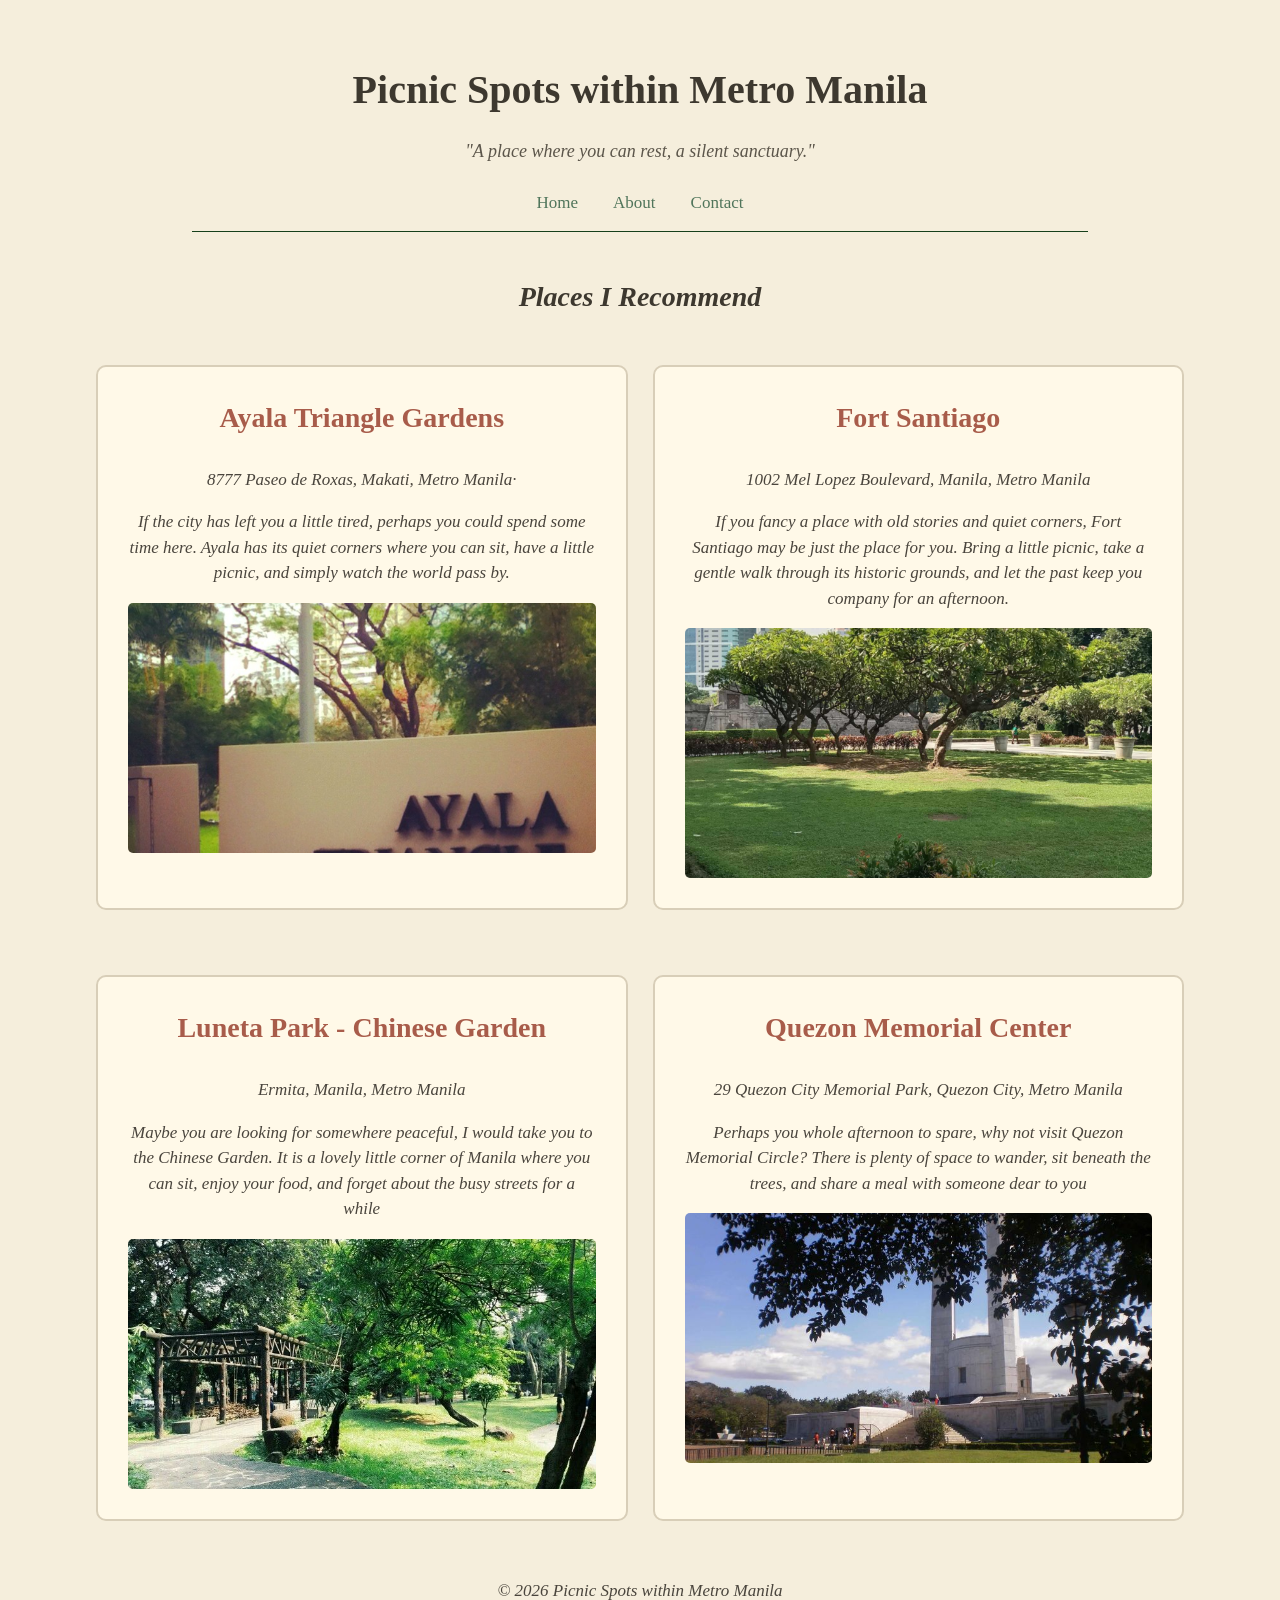
==== index.html @ c70207ac "add starter home page" ====
<!DOCTYPE html>
<html lang="en">
<head>
    <title>Picnic Spots within Metro Manila</title>  
    <link rel="stylesheet" href="picnic.style.css">
</head>

<body>
<header class="header" id="header">
      <h1>Picnic Spots within Metro Manila</h1>
      <p class = "tagline">
      "A place where you can rest, a silent sanctuary."</p>
    <nav>
       <ul>
        <li><a href="index.html">Home</a></li>
        <li><a href="about.picnic.html">About</a></li>
        <li><a href="contact.picnic.html">Contact</a></li>
       </ul>
    </nav>
</header>
  
<br>

<main>
<section class="recommended-places">
   <h2>Places I Recommend</h2>

<br>

<div class="place-container" id="place-container">
  <article class= "place">
    <h3>Ayala Triangle Gardens</h3>
       <p>8777 Paseo de Roxas, Makati, Metro Manila·</p>
       <p>If the city has left you a little tired, perhaps you could spend some time here. 
          Ayala has its quiet corners where you can sit, have a little picnic, and simply watch the world pass by.</p>
        <img src="Ayala-triangle-garden.jpg" alt="Ayala" class="place-image">
  </article> 

  <article class = "place">
      <h3>Fort Santiago</h3>
     <p>1002 Mel Lopez Boulevard, Manila, Metro Manila </p>
     <p>If you fancy a place with old stories and quiet corners, 
      Fort Santiago may be just the place for you. Bring a little picnic, 
      take a gentle walk through its historic grounds, and 
      let the past keep you company for an afternoon.</p>
      <img src="Fort-santiago.jpg" alt="Fort Santiago" class="place-image">
  </article>

  <article class = "place" >
      <h3>Luneta Park - Chinese Garden</h3>
      <p> Ermita, Manila, Metro Manila </p>
      <p>Maybe you are looking for somewhere peaceful, I would take you to the Chinese Garden.
       It is a lovely little corner of Manila where you can sit, enjoy your food, and forget about 
       the busy streets for a while</p>
      <img src="Luneta-chinese-garden.jpg" alt="Luneta-chinese-garden"  class="place-image">
  </article>

  <article class = "place">
      <h3>Quezon Memorial Center</h3>
      <p>29 Quezon City Memorial Park, Quezon City, Metro Manila </p>
      <p>Perhaps you whole afternoon to spare, why not visit Quezon Memorial Circle? 
     There is plenty of space to wander, sit beneath the trees, and share a meal with someone dear to you</p>
      <img src="Quezon-memorial-center.jpg" alt="Quezon-memorial-center" class="place-image">
  </article>
</div>
</main>
    
<footer>
  <p> &copy; 2026 Picnic Spots within Metro Manila</p>
</footer>

</body>
</html>
---- picnic.style.css ----
body {
    margin: 0;
    background-color: #F5EEDC;
    font-family: Georgia, "Times New Roman", serif;
    color: #3D382F;
    line-height: 1.5;
    text-align: center; 
}

h1{
    margin-top: 60px;
    margin-bottom: 10px;
    font-size: 40px;
    color: #3D382F;
}

.tagline{
    text-align: center;
    font-style: italic;
    font-size: 18px;
    color: #5B554A;
}

nav {
    margin: 25px auto 0;
    padding-bottom: 15px;
    border-bottom: 1px solid #16401b;
    width: 70%;
}

nav ul {
    list-style-type: none;
    padding: 0;
    margin: 0;
    display: flex;
    justify-content: center;
    gap: 35px;
}

nav li {
    display: inline;
}

nav a {
    color: #50755b;
    text-decoration: none;
    font-family: Georgia, "Times New Roman", serif;
    font-size: 17px;
    font-style: normal;
}

nav a:hover {
    color: #A85C4A;
}

.owner {
    width: 60%;
    margin: 40px auto;
    padding: 25px;
    background-color: #FFF9E8;
    border: 2px solid #D8CEB8;
    border-radius: 10px;
    text-align: center;
}

h2 {
    text-align: center;
    font-size: 28px;
    font-style: italic;
    color: #3D382F;
    margin-top: 20px;
}

.profile {
    width: 120px;
    height: 120px;
    object-fit: cover;
    border-radius: 50%;
}

.place-container {
    display: grid;
    grid-template-columns: repeat(2, 1fr);
    gap: 25px;
    width: 85%;
    margin: 0 auto;
    align-items: stretch;
}

.place {
    margin-bottom: 40px;
    padding: 30px;
    background-color: #FFF9E8;
    border: 2px solid #D8CEB8;
    text-align: center;
    border-radius: 10px;
}

h3 {
    margin-top: 0;
    font-size: 28px;
    color: #A85C4A;
}

p {
    text-align: center;
    font-style: italic;
    font-size: 17px;
    color: #4A453D;
}

.place-image {
    width: 100%;
    height: 250px;
    object-fit: cover;
    border-radius: 5px;
    margin: 15px auto 0;
    display: block;
}

.why {
    width: 70%;
    max-width: 900px;
    margin: 30px auto;
    padding: 30px;
    background-color: #FFF9E8;
    border: 2px solid #D8CEB8;
    border-radius: 10px;
    box-sizing: border-box;
}

.why p {
    margin: 0;
    text-align: justify;
    font-size: 17px;
    font-style: normal;
    color: #4A453D;
}

.what {
    width: 70%;
    max-width: 900px;
    margin: 30px auto;
    padding: 30px;
    background-color: #FFF9E8;
    border: 2px solid #D8CEB8;
    border-radius: 10px;
    box-sizing: border-box;
}

.what p {
    margin: 0;
    text-align: justify;
    font-size: 17px;
    font-style: normal;
    color: #4A453D;
}

.contact {
    width: 60%;
    margin: 30px auto;
    padding: 25px;
    background-color: #FFF9E8;
    color: #4f4b3e;
    border: 2px solid #D8CEB8;
    border-radius: 8px;
    box-sizing: border-box;
    text-align: center;
}

.contact p {
    color: #4f4b3e;
    font-size: 16px;
    line-height: 1.5;
}

.contact ul {
    list-style-type: none;
    padding: 0;
    line-height: 2;
}

.contact a {
    color: #4f4b3e;
    text-decoration: none;
}
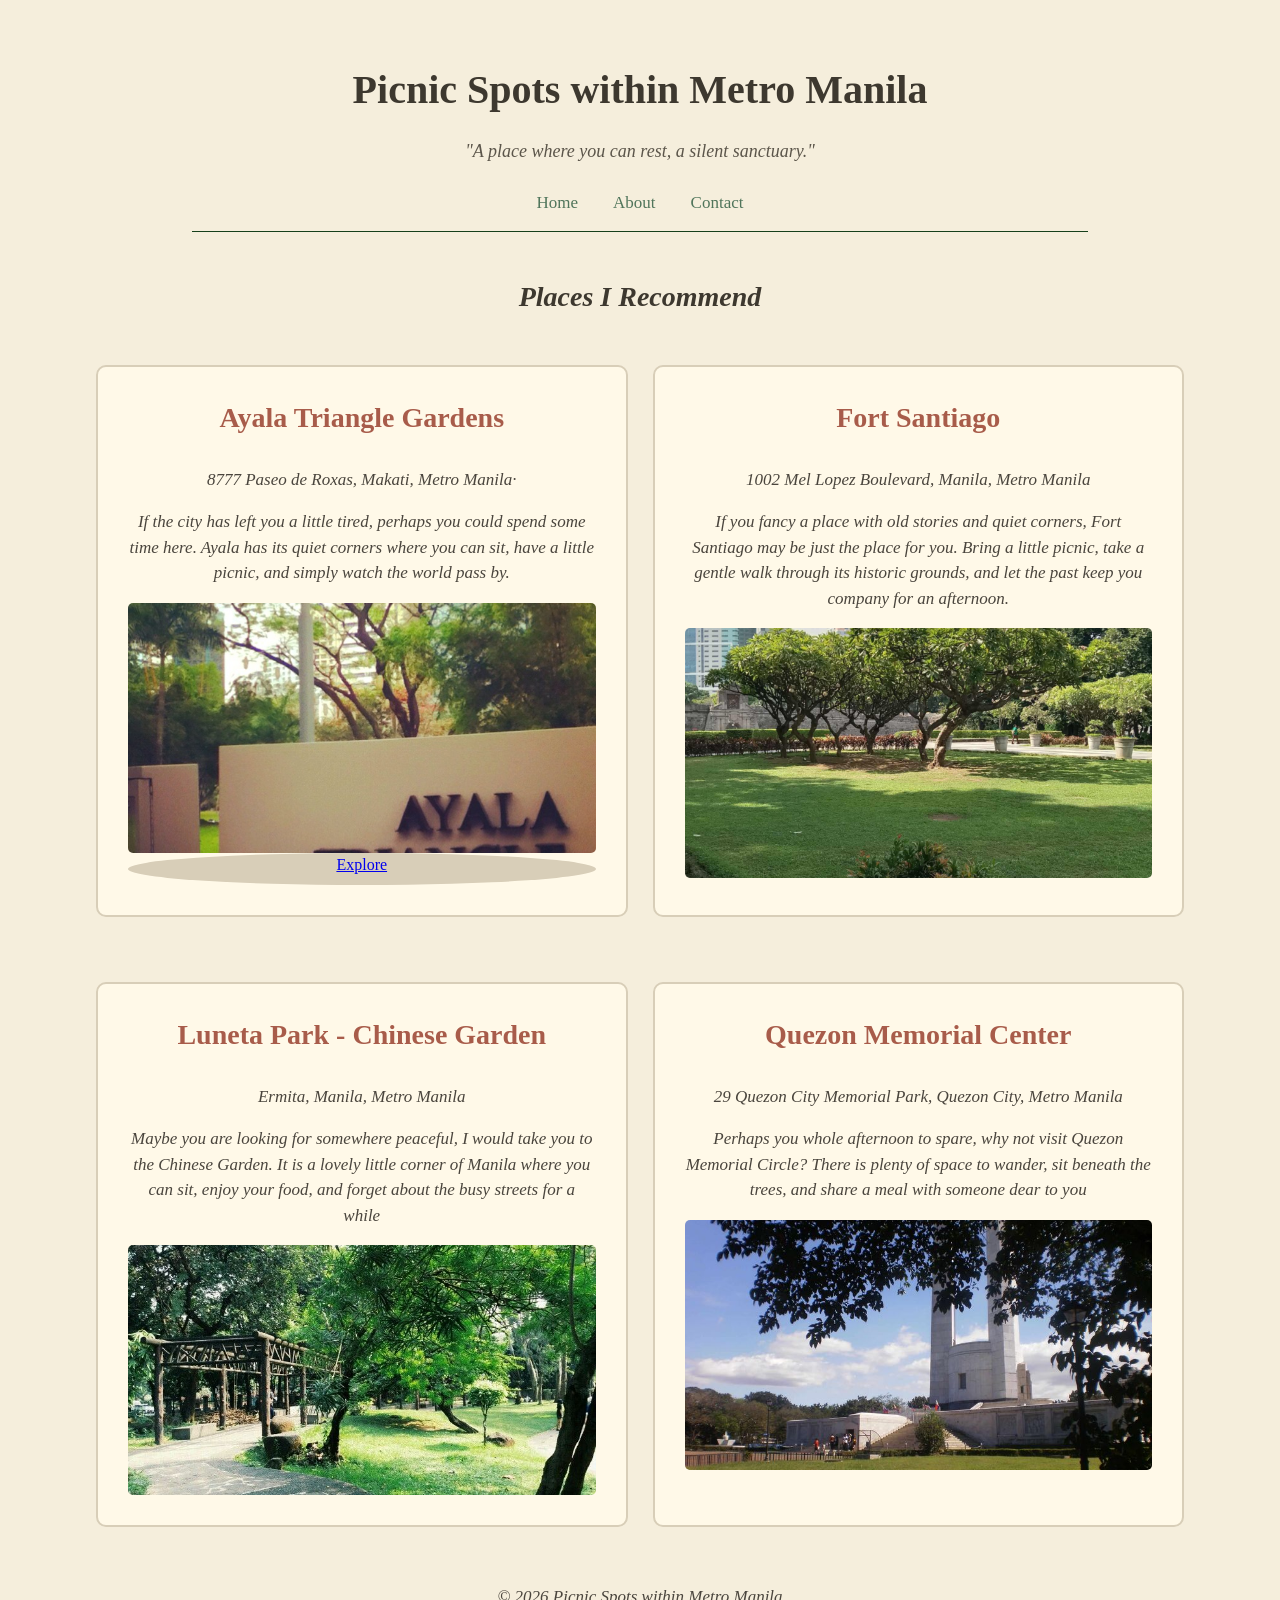
==== commit d739b2fe: "Add statrer home page" ====
--- a/index.html
+++ b/index.html
@@ -29,11 +29,16 @@
 
 <div class="place-container" id="place-container">
   <article class= "place">
-    <h3>Ayala Triangle Gardens</h3>
+       <h3>Ayala Triangle Gardens</h3>
        <p>8777 Paseo de Roxas, Makati, Metro Manila·</p>
        <p>If the city has left you a little tired, perhaps you could spend some time here. 
           Ayala has its quiet corners where you can sit, have a little picnic, and simply watch the world pass by.</p>
         <img src="Ayala-triangle-garden.jpg" alt="Ayala" class="place-image">
+
+      <div class="ayala">
+        <a href="https://www.ayalatriangle.com/gardens">
+          Explore</a>
+      </div>
   </article> 
 
   <article class = "place">
--- a/picnic.style.css
+++ b/picnic.style.css
@@ -184,3 +184,13 @@
     color: #4f4b3e;
     text-decoration: none;
 }
+.ayala{
+    background-color: #D8CEB8;
+    text-decoration: none;
+    height: 2rem;
+    height: 2rem;
+    font-weight: 200px;
+    color: #4f4b3e;
+    border-radius: 50%;
+
+}
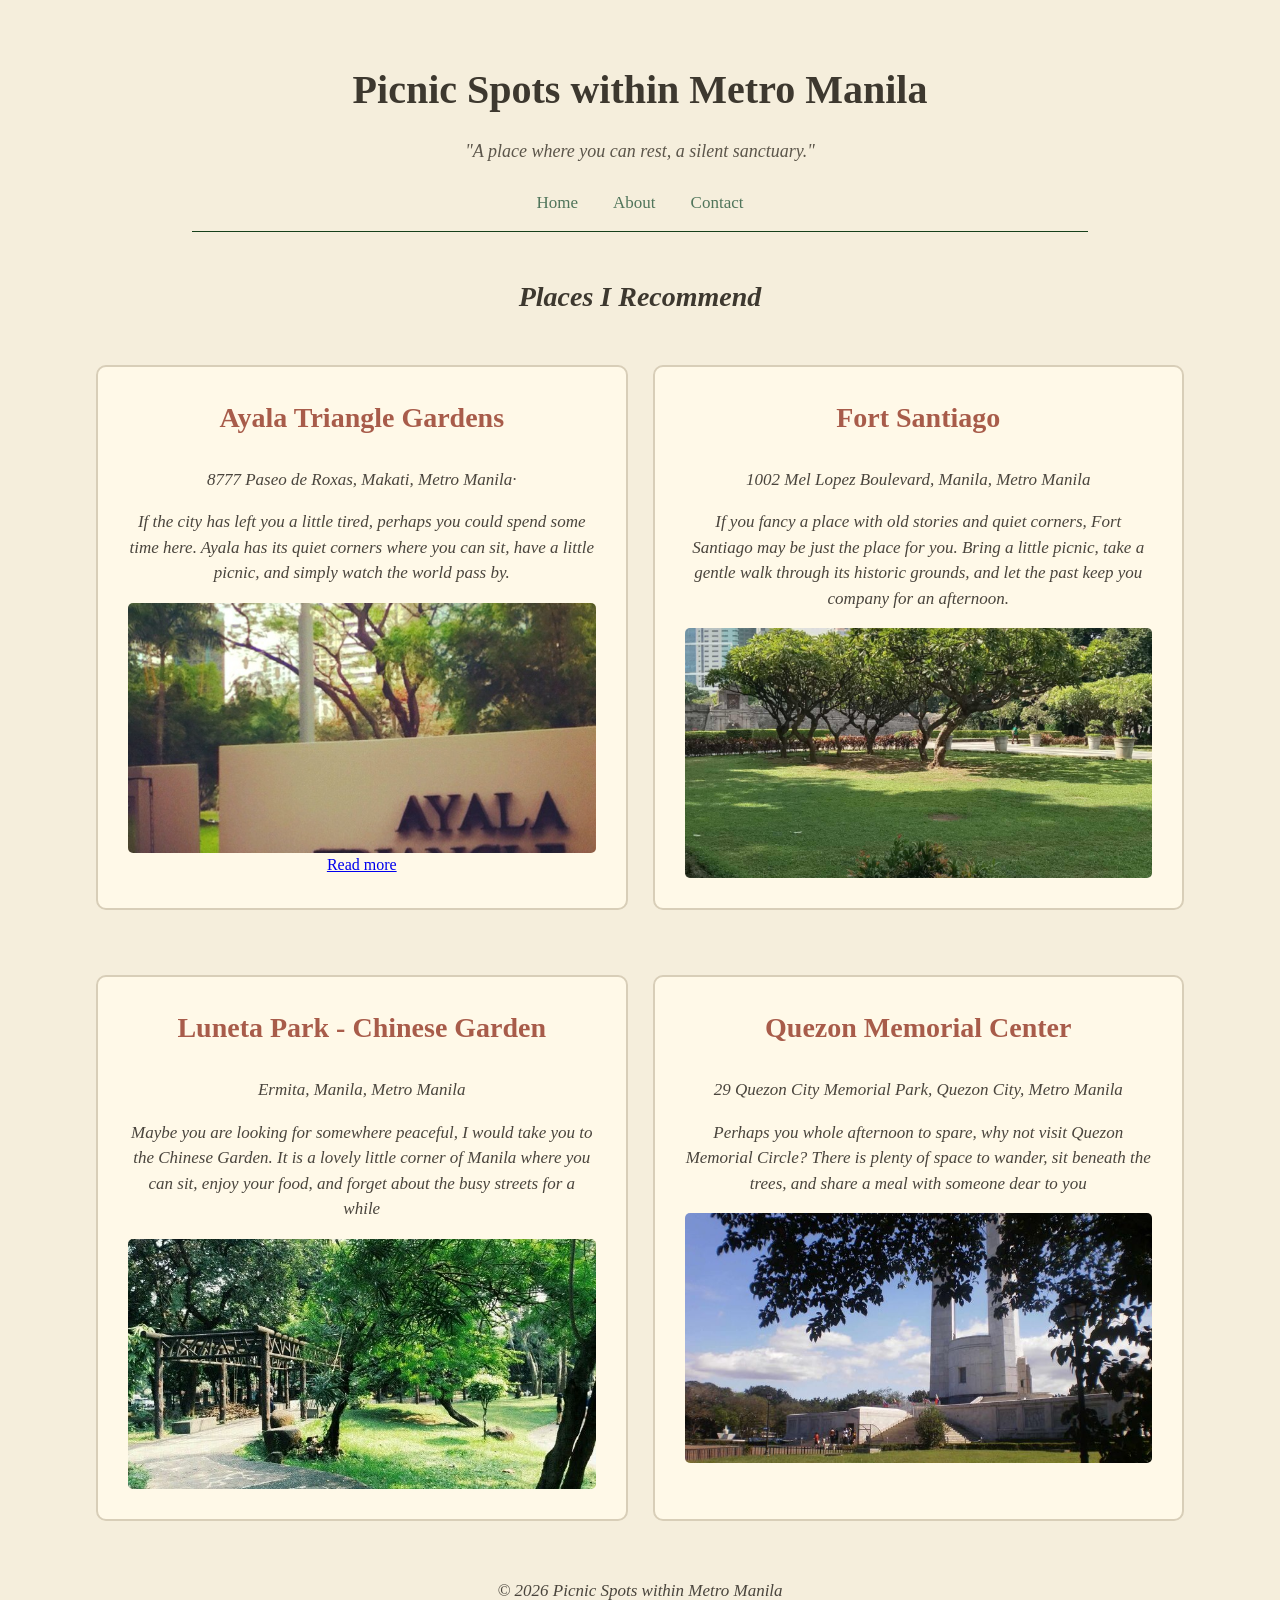
==== commit d912b8f4: "Add starter home page" ====
--- a/index.html
+++ b/index.html
@@ -34,12 +34,8 @@
        <p>If the city has left you a little tired, perhaps you could spend some time here. 
           Ayala has its quiet corners where you can sit, have a little picnic, and simply watch the world pass by.</p>
         <img src="Ayala-triangle-garden.jpg" alt="Ayala" class="place-image">
-
-      <div class="ayala">
-        <a href="https://www.ayalatriangle.com/gardens">
-          Explore</a>
-      </div>
-  </article> 
+        <a href="places/ayala-triangle-garden.html">Read more</a>
+      </article> 
 
   <article class = "place">
       <h3>Fort Santiago</h3>
@@ -77,4 +73,3 @@
 </body>
 </html>
 
-
--- a/picnic.style.css
+++ b/picnic.style.css
@@ -184,13 +184,40 @@
     color: #4f4b3e;
     text-decoration: none;
 }
+
+ .form {
+    width: 60%;
+    margin: 30px auto;
+    padding: 25px;
+    background-color: #FFF9E8;
+    color: #4f4b3e;
+    border: 2px solid #D8CEB8;
+    border-radius: 10px;
+    box-sizing: border-box;
+    text-align: center;
+}
+   
 .ayala{
     background-color: #D8CEB8;
     text-decoration: none;
     height: 2rem;
     height: 2rem;
     font-weight: 200px;
-    color: #4f4b3e;
+    color: #699969;
     border-radius: 50%;
-
+}
+
+table {
+    margin: 30px auto;
+    background-color: #FFF9E8;
+    border-radius: 10px;
+    border-collapse: collapse;
+    text-align: center;
+}
+
+th, 
+tr{
+    padding: 15px 35px;
+    border: 2px solid #D8CEB8;
+    color:#699969;
 }
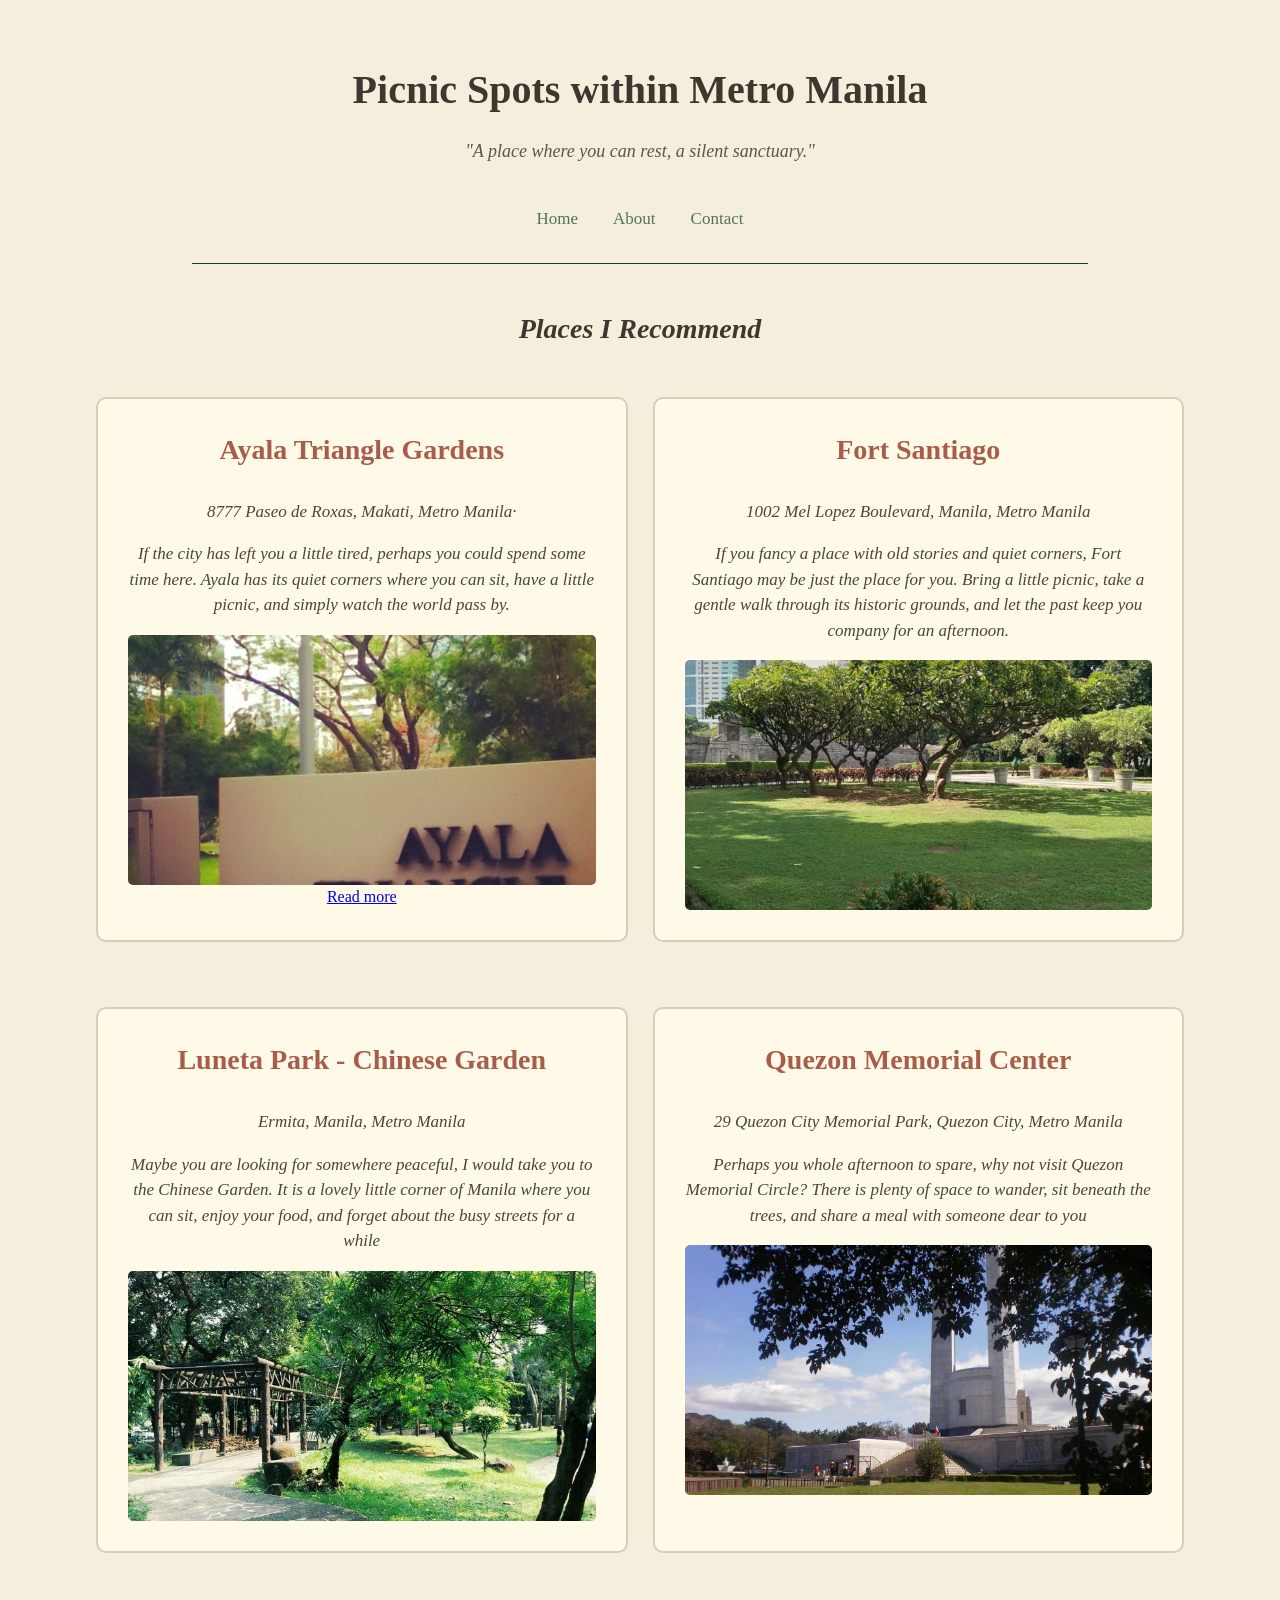
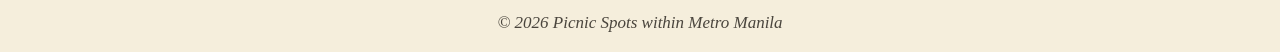
==== commit dd1ed694: "Add starter home page" ====
--- a/index.html
+++ b/index.html
@@ -34,6 +34,7 @@
        <p>If the city has left you a little tired, perhaps you could spend some time here. 
           Ayala has its quiet corners where you can sit, have a little picnic, and simply watch the world pass by.</p>
         <img src="Ayala-triangle-garden.jpg" alt="Ayala" class="place-image">
+        
         <a href="places/ayala-triangle-garden.html">Read more</a>
       </article> 
 
--- a/picnic.style.css
+++ b/picnic.style.css
@@ -1,36 +1,59 @@
- body {
+ /* my color palette (variables) */
+ :root {
+     --brand-color: #A85C4A;
+    --dark-ink: #3D382F;
+    --muted-grey: #5B554A;
+    --light-background: #F5EEDC;
+
+    --card-background: #FFF9E8;
+    --border-color: #D8CEB8;
+    --nav-green: #50755B;
+    --dark-green: #16401b;
+    --light-green: #699969;
+    --paragraph-color: #4A453D;
+}
+ 
+ /* my base styles */
+
+* {
+    box-sizing: border-box;
+}
+
+body {
     margin: 0;
-    background-color: #F5EEDC;
+    background-color: var(--light-background);
     font-family: Georgia, "Times New Roman", serif;
-    color: #3D382F;
+    color: var(--dark-ink);
     line-height: 1.5;
     text-align: center; 
 }
 
-h1{
+/* my picnic spot's layout regions */
+
+h1 {
     margin-top: 60px;
     margin-bottom: 10px;
     font-size: 40px;
-    color: #3D382F;
-}
-
-.tagline{
+    color: var(--dark-ink);
+}
+
+.tagline {
     text-align: center;
     font-style: italic;
     font-size: 18px;
-    color: #5B554A;
+    color: var(--muted-grey);
 }
 
 nav {
     margin: 25px auto 0;
     padding-bottom: 15px;
-    border-bottom: 1px solid #16401b;
+    border-bottom: 1px solid var(--dark-green);
     width: 70%;
 }
 
 nav ul {
     list-style-type: none;
-    padding: 0;
+    padding: 16px 0;
     margin: 0;
     display: flex;
     justify-content: center;
@@ -42,7 +65,7 @@
 }
 
 nav a {
-    color: #50755b;
+    color: var(--nav-green);
     text-decoration: none;
     font-family: Georgia, "Times New Roman", serif;
     font-size: 17px;
@@ -50,15 +73,17 @@
 }
 
 nav a:hover {
-    color: #A85C4A;
-}
-
+    color: var(--brand-color);
+}
+
+
+/* my owner's page */
 .owner {
     width: 60%;
     margin: 40px auto;
     padding: 25px;
-    background-color: #FFF9E8;
-    border: 2px solid #D8CEB8;
+    background-color: var(--card-background);
+    border: 2px solid var(--border-color);
     border-radius: 10px;
     text-align: center;
 }
@@ -67,7 +92,7 @@
     text-align: center;
     font-size: 28px;
     font-style: italic;
-    color: #3D382F;
+    color: var(--dark-ink);
     margin-top: 20px;
 }
 
@@ -78,6 +103,7 @@
     border-radius: 50%;
 }
 
+/* my picnic spot's components */
 .place-container {
     display: grid;
     grid-template-columns: repeat(2, 1fr);
@@ -87,11 +113,12 @@
     align-items: stretch;
 }
 
+/* my picnic spot's cards */
 .place {
     margin-bottom: 40px;
     padding: 30px;
-    background-color: #FFF9E8;
-    border: 2px solid #D8CEB8;
+    background-color: var(--card-background);
+    border: 2px solid var(--border-color);
     text-align: center;
     border-radius: 10px;
 }
@@ -99,14 +126,14 @@
 h3 {
     margin-top: 0;
     font-size: 28px;
-    color: #A85C4A;
+    color: var(--brand-color);
 }
 
 p {
     text-align: center;
     font-style: italic;
     font-size: 17px;
-    color: #4A453D;
+    color: var(--paragraph-color);
 }
 
 .place-image {
@@ -118,106 +145,174 @@
     display: block;
 }
 
+/* my detail's table */
+
+table {
+    margin: 30px auto;
+    background-color: var(--card-background);
+    border-radius: 10px;
+    border-collapse: collapse;
+    text-align: center;
+}
+
+th,
+td {
+    padding: 16px 35px;
+    border: 2px solid var(--border-color);
+    color: var(--light-green);
+}
+
+/* my about page*/
+
 .why {
     width: 70%;
     max-width: 900px;
     margin: 30px auto;
     padding: 30px;
-    background-color: #FFF9E8;
-    border: 2px solid #D8CEB8;
-    border-radius: 10px;
-    box-sizing: border-box;
-}
-
-.why p {
+    background-color: var(--card-background);
+    border: 2px solid var(--border-color);
+    border-radius: 10px;
+}
+
+.why p{
     margin: 0;
     text-align: justify;
     font-size: 17px;
     font-style: normal;
-    color: #4A453D;
-}
-
-.what {
+    color:var(--paragraph-color);
+}
+
+.what { 
     width: 70%;
     max-width: 900px;
     margin: 30px auto;
     padding: 30px;
-    background-color: #FFF9E8;
-    border: 2px solid #D8CEB8;
-    border-radius: 10px;
-    box-sizing: border-box;
-}
-
-.what p {
+    background-color: var(--card-background);
+    border: 2px solid var(--border-color);
+    border-radius: 10px;
+}
+
+.what p{
     margin: 0;
     text-align: justify;
     font-size: 17px;
     font-style: normal;
-    color: #4A453D;
-}
+    color:var(--paragraph-color);
+}
+
+/* my contact page */
 
 .contact {
     width: 60%;
     margin: 30px auto;
     padding: 25px;
-    background-color: #FFF9E8;
-    color: #4f4b3e;
-    border: 2px solid #D8CEB8;
+    background-color: var(--card-background);
+    color: var(--paragraph-color);
+    border: 2px solid var(--border-color);
     border-radius: 8px;
-    box-sizing: border-box;
     text-align: center;
 }
 
 .contact p {
-    color: #4f4b3e;
+    color: var(--paragraph-color);
     font-size: 16px;
     line-height: 1.5;
 }
 
 .contact ul {
-    list-style-type: none;
+    list-style: none;
     padding: 0;
     line-height: 2;
 }
 
 .contact a {
-    color: #4f4b3e;
+    color: var(--paragraph-color);
     text-decoration: none;
 }
 
- .form {
+/* my information form */
+.form {
     width: 60%;
     margin: 30px auto;
     padding: 25px;
-    background-color: #FFF9E8;
-    color: #4f4b3e;
-    border: 2px solid #D8CEB8;
-    border-radius: 10px;
-    box-sizing: border-box;
-    text-align: center;
-}
-   
-.ayala{
-    background-color: #D8CEB8;
-    text-decoration: none;
-    height: 2rem;
-    height: 2rem;
-    font-weight: 200px;
-    color: #699969;
-    border-radius: 50%;
-}
-
-table {
-    margin: 30px auto;
-    background-color: #FFF9E8;
-    border-radius: 10px;
-    border-collapse: collapse;
-    text-align: center;
-}
-
-th, 
-tr{
-    padding: 15px 35px;
-    border: 2px solid #D8CEB8;
-    color:#699969;
-}+    background-color: var(--card-background);
+    color: var(--paragraph-color);
+    border: 2px solid var(--border-color);
+    border-radius: 8px;
+}
+
+.form legend {
+    margin-top: 0;
+    color: var(--brand-color);
+    font-size: 18px;
+    font-weight: bold;
+    text-align: center;
+}
+
+.form input,
+.form textarea{
+    width: 60%;
+    padding: 16px;
+    margin-bottom: 15px;
+    border: 1px solid var(--border-color);
+    border-radius: 4px;
+    font-family: Georgia, "Times New Roman", serif;
+}
+
+.form button {
+    background-color: var(--brand-color);
+    color: var(--light-background);
+    padding: 16px 20px;
+    border: none;
+    cursor: pointer;
+}
+
+.form input:focus,
+.form textarea:focus {
+    outline: 3px solid var(--brand-color);
+    outline-offset: 2px;
+}
+
+/* my suggestion form */
+
+.suggestion-form {
+    width: 60%;
+    margin: 30px auto;
+    padding: 25px;
+    background-color: var(--card-background);
+    color: var(--paragraph-color);
+    border: 2px solid var(--border-color);
+    border-radius: 8px;
+}
+
+.suggestion-form legend {
+    margin-top: 0;
+    color: var(--brand-color);
+    font-size: 18px;
+    font-weight: bold;
+    text-align: center;
+}
+
+.suggestion-form input,
+.suggestion-form textarea {
+    width: 60%;
+    padding: 16px;
+    margin-bottom: 15px;
+    border: 1px solid var(--border-color);
+    border-radius: 4px;
+    font-family: Georgia, "Times New Roman", serif;
+}
+
+.suggestion-form button {
+    background-color: var(--brand-color);
+    color: var(--light-background);
+    padding: 16px 20px;
+    border: none;
+    cursor: pointer;
+}
+
+.suggestion-form input:focus,
+.suggestion-form textarea:focus {
+    outline: 3px solid var(--brand-color);
+    outline-offset: 2px;
+}
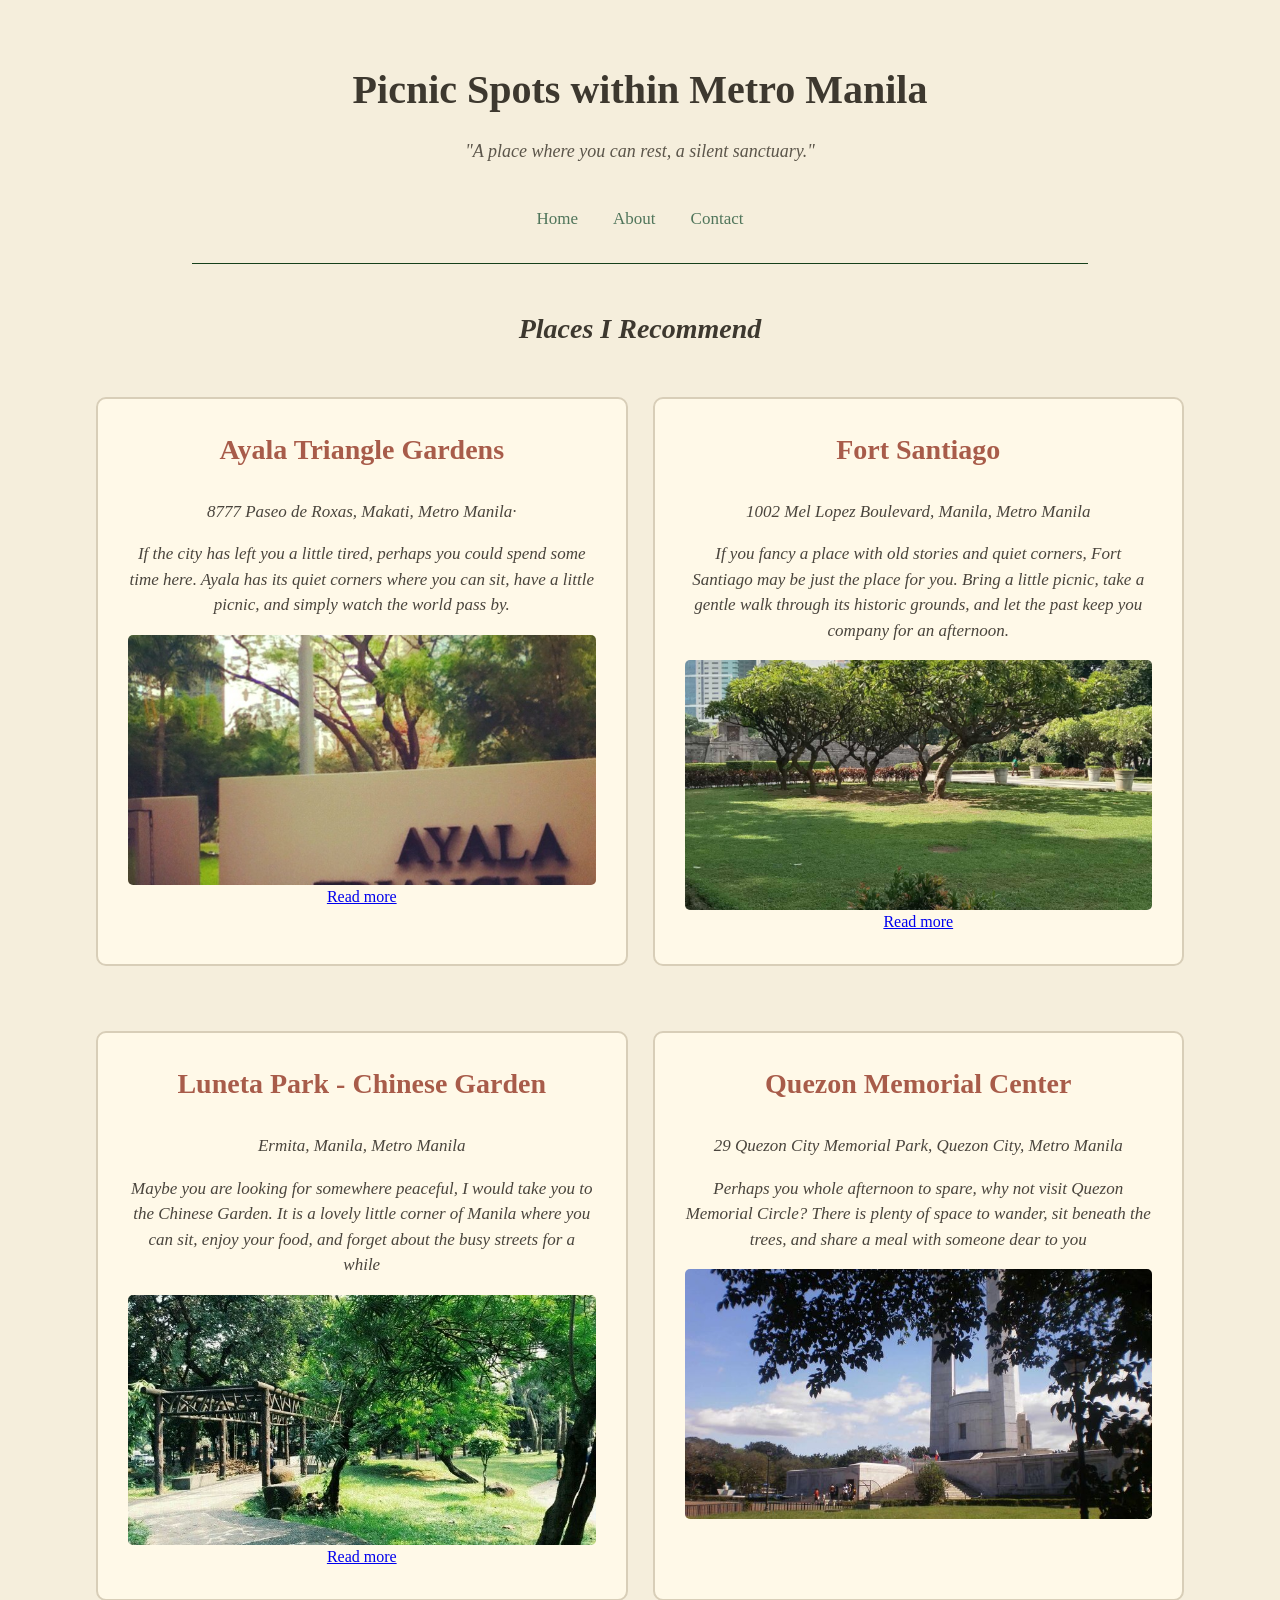
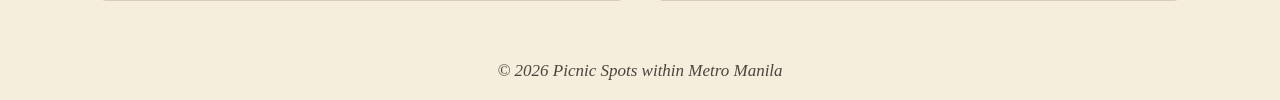
==== commit 77f23778: "Add starter home page" ====
--- a/index.html
+++ b/index.html
@@ -34,7 +34,7 @@
        <p>If the city has left you a little tired, perhaps you could spend some time here. 
           Ayala has its quiet corners where you can sit, have a little picnic, and simply watch the world pass by.</p>
         <img src="Ayala-triangle-garden.jpg" alt="Ayala" class="place-image">
-        
+
         <a href="places/ayala-triangle-garden.html">Read more</a>
       </article> 
 
@@ -46,6 +46,9 @@
       take a gentle walk through its historic grounds, and 
       let the past keep you company for an afternoon.</p>
       <img src="Fort-santiago.jpg" alt="Fort Santiago" class="place-image">
+
+      <a href="places/fort-santiago.html">Read more</a>
+
   </article>
 
   <article class = "place" >
@@ -55,6 +58,9 @@
        It is a lovely little corner of Manila where you can sit, enjoy your food, and forget about 
        the busy streets for a while</p>
       <img src="Luneta-chinese-garden.jpg" alt="Luneta-chinese-garden"  class="place-image">
+
+      <a href="places/luneta-chinese-garden.html">Read more</a>
+      
   </article>
 
   <article class = "place">
--- a/picnic.style.css
+++ b/picnic.style.css
@@ -251,12 +251,12 @@
 
 .form input,
 .form textarea{
-    width: 60%;
     padding: 16px;
     margin-bottom: 15px;
     border: 1px solid var(--border-color);
     border-radius: 4px;
     font-family: Georgia, "Times New Roman", serif;
+    text-align: center;
 }
 
 .form button {
@@ -276,7 +276,7 @@
 /* my suggestion form */
 
 .suggestion-form {
-    width: 60%;
+    width: 70%;
     margin: 30px auto;
     padding: 25px;
     background-color: var(--card-background);
@@ -295,12 +295,12 @@
 
 .suggestion-form input,
 .suggestion-form textarea {
-    width: 60%;
     padding: 16px;
     margin-bottom: 15px;
     border: 1px solid var(--border-color);
     border-radius: 4px;
     font-family: Georgia, "Times New Roman", serif;
+    text-align: center;
 }
 
 .suggestion-form button {
@@ -309,7 +309,7 @@
     padding: 16px 20px;
     border: none;
     cursor: pointer;
-}
+}  
 
 .suggestion-form input:focus,
 .suggestion-form textarea:focus {
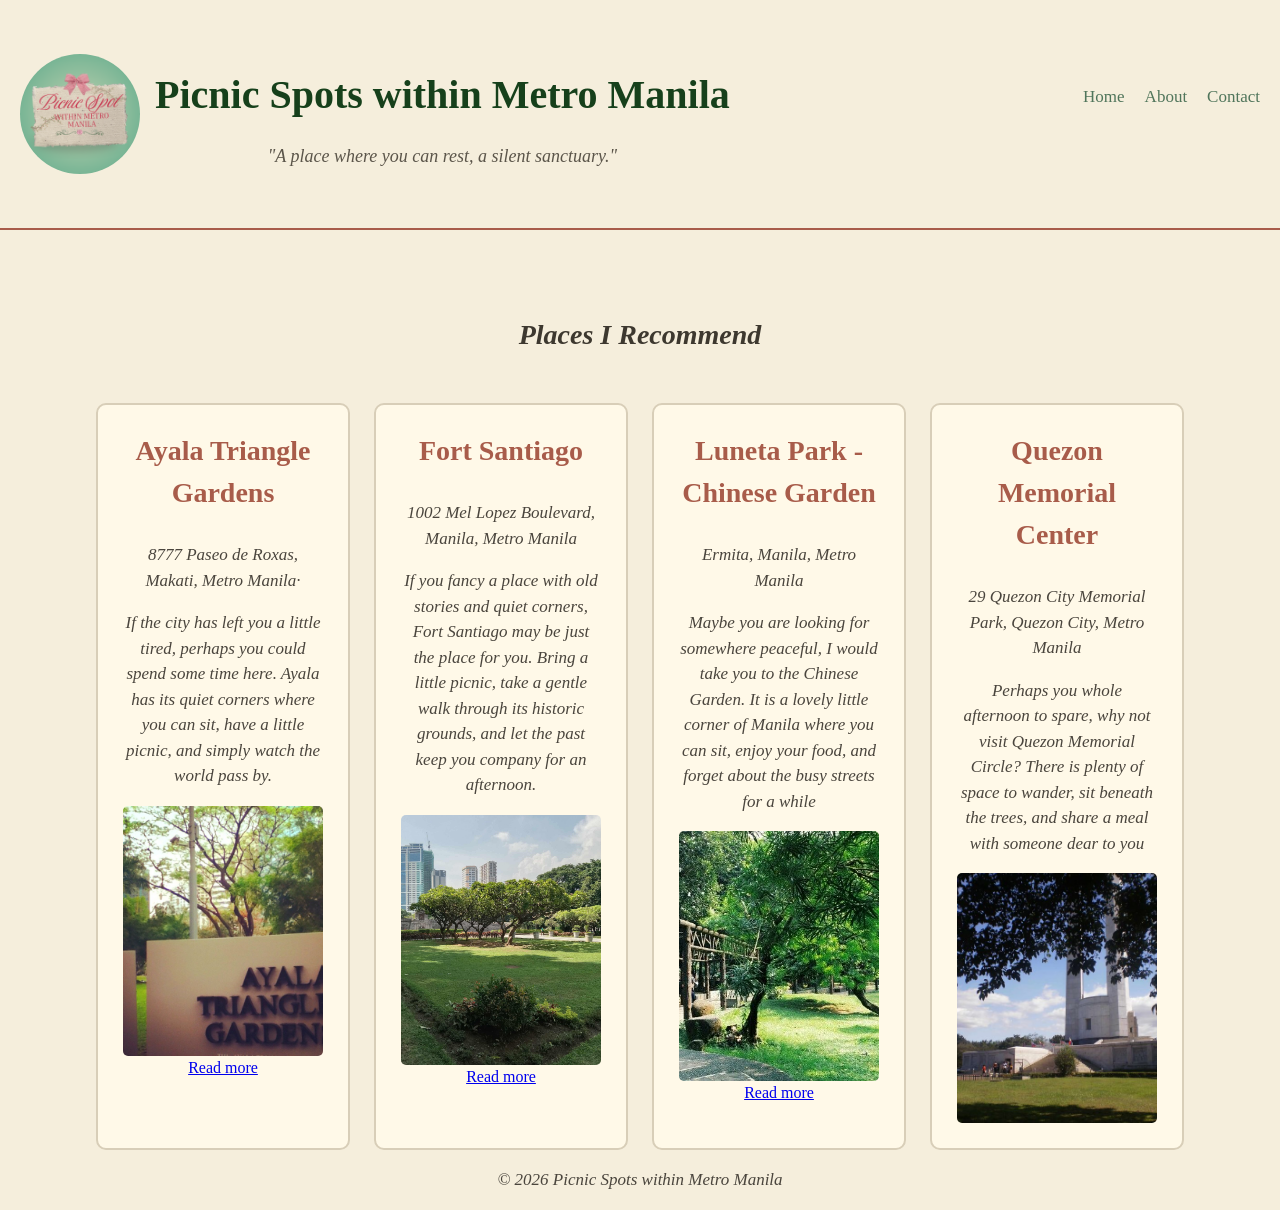
==== commit a6dd79c1: "Add starter home page" ====
--- a/index.html
+++ b/index.html
@@ -7,9 +7,15 @@
 
 <body>
 <header class="header" id="header">
+    <div class ="header-content">
+      <img src="logo.png" alt="Logo" class="Logo">
+      <div>
       <h1>Picnic Spots within Metro Manila</h1>
       <p class = "tagline">
       "A place where you can rest, a silent sanctuary."</p>
+     </div>
+    </div>
+    
     <nav>
        <ul>
         <li><a href="index.html">Home</a></li>
--- a/picnic.style.css
+++ b/picnic.style.css
@@ -29,12 +29,33 @@
 }
 
 /* my picnic spot's layout regions */
+header {
+    display: flex;
+    justify-content: space-between;
+    align-items: center;
+    padding: 40px 20px;
+    border-bottom: 2px solid var(--brand-color);
+    margin-bottom: 40px;
+}
+
+.header-content {
+    display: flex;
+    align-items: center;
+    gap: 15px;
+}
+
+.Logo {
+     width: 120px;
+    height: 120px;
+    object-fit: cover;
+    border-radius: 50%;
+}
 
 h1 {
-    margin-top: 60px;
+    margin-top: 25px;
     margin-bottom: 10px;
     font-size: 40px;
-    color: var(--dark-ink);
+    color: var(--dark-green);
 }
 
 .tagline {
@@ -45,23 +66,19 @@
 }
 
 nav {
-    margin: 25px auto 0;
-    padding-bottom: 15px;
-    border-bottom: 1px solid var(--dark-green);
-    width: 70%;
+    padding-bottom: 35px;
 }
 
 nav ul {
-    list-style-type: none;
-    padding: 16px 0;
-    margin: 0;
     display: flex;
-    justify-content: center;
-    gap: 35px;
+    gap: 20px;
+    list-style: none;
+    padding: 0;
+    margin: 0;
 }
 
 nav li {
-    display: inline;
+    margin: 0;
 }
 
 nav a {
@@ -105,20 +122,20 @@
 
 /* my picnic spot's components */
 .place-container {
-    display: grid;
-    grid-template-columns: repeat(2, 1fr);
-    gap: 25px;
+    display: flex;
+    flex-wrap: wrap;
+    gap: 24px;
     width: 85%;
     margin: 0 auto;
-    align-items: stretch;
 }
 
 /* my picnic spot's cards */
 .place {
-    margin-bottom: 40px;
-    padding: 30px;
-    background-color: var(--card-background);
-    border: 2px solid var(--border-color);
+    flex: 1 1 240px;
+    margin: 0;
+    background-color: var(--card-background);
+    border: 2px solid var(--border-color);
+    padding: 25px;
     text-align: center;
     border-radius: 10px;
 }
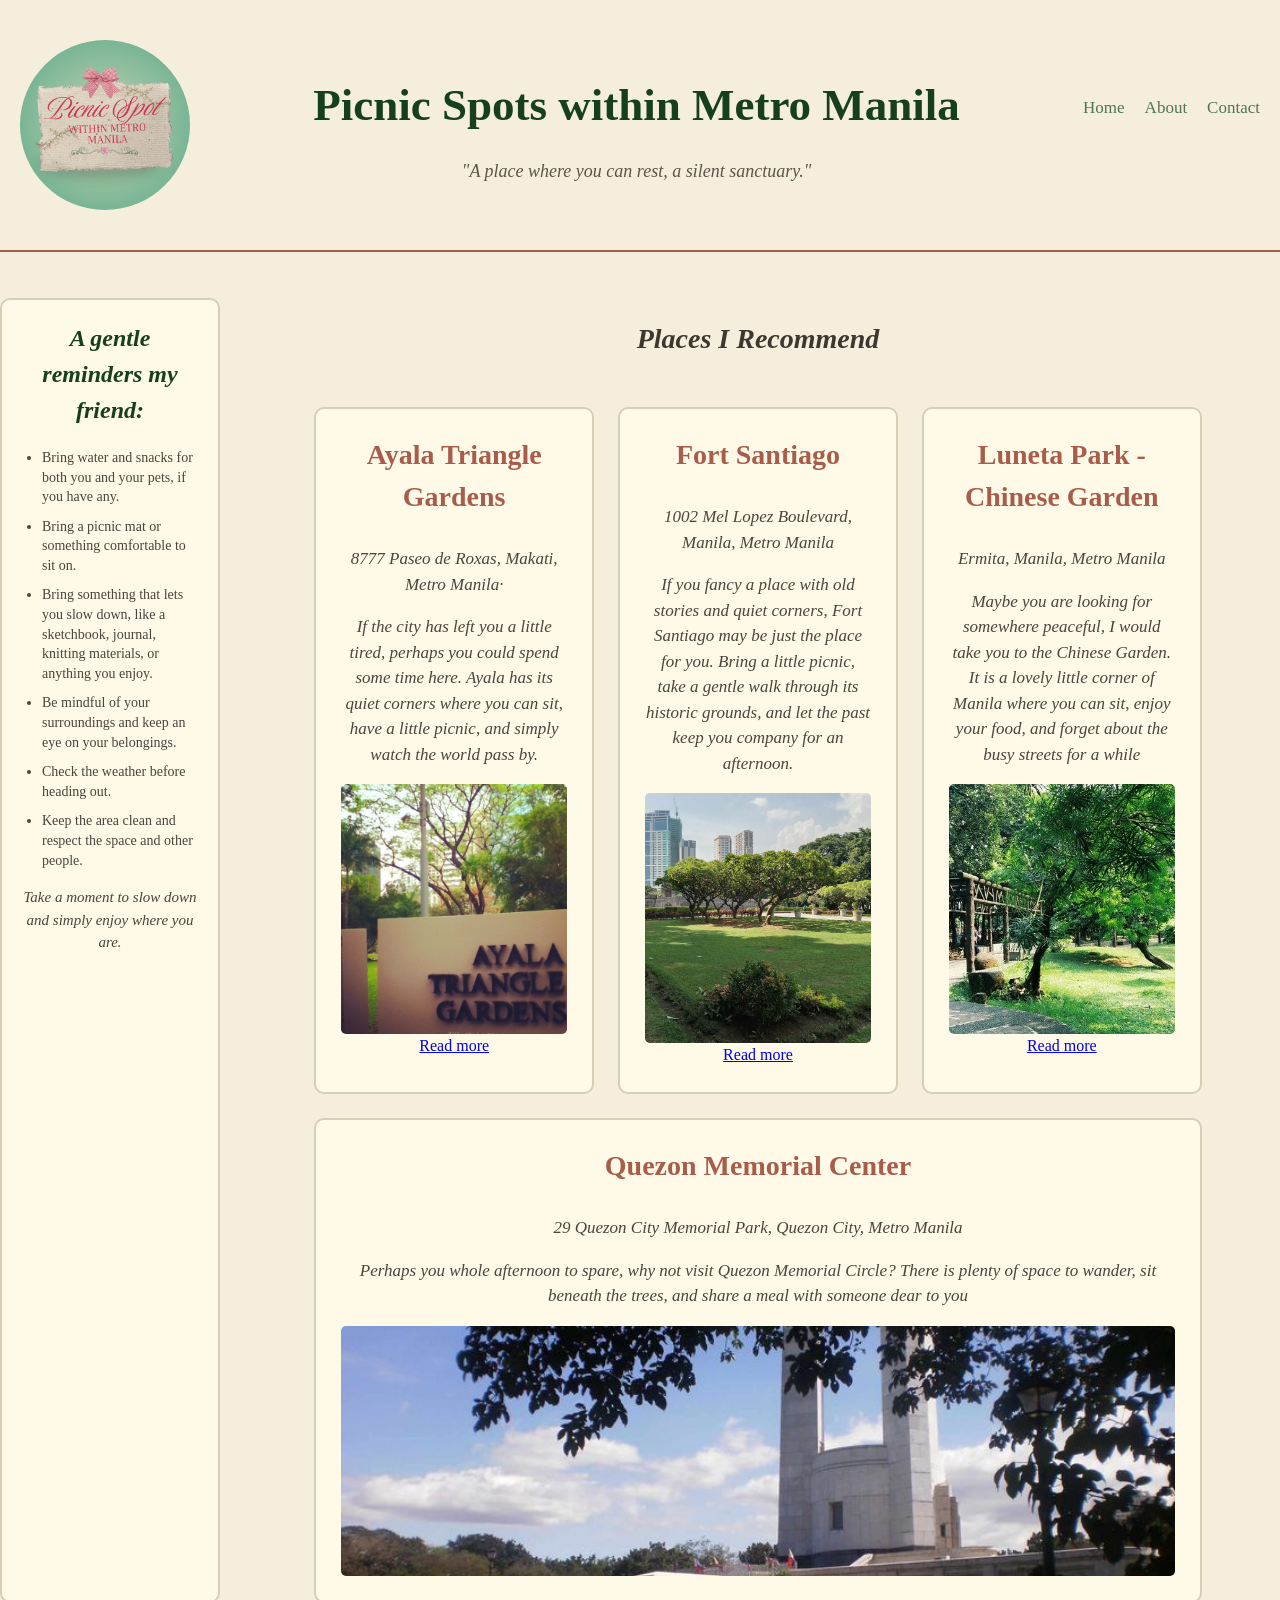
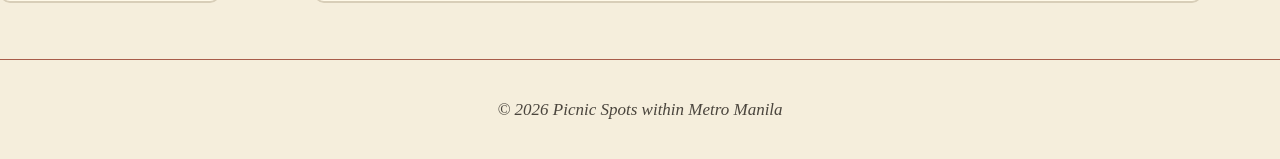
==== commit c739babb: "Add starter home page" ====
--- a/index.html
+++ b/index.html
@@ -1,20 +1,23 @@
 <!DOCTYPE html>
 <html lang="en">
 <head>
+    <meta name="viewport" content="width=device-width, intial-scale=1.0">
     <title>Picnic Spots within Metro Manila</title>  
     <link rel="stylesheet" href="picnic.style.css">
 </head>
 
 <body>
+ <div class="page ">
 <header class="header" id="header">
     <div class ="header-content">
       <img src="logo.png" alt="Logo" class="Logo">
+    </div>
       <div>
       <h1>Picnic Spots within Metro Manila</h1>
       <p class = "tagline">
       "A place where you can rest, a silent sanctuary."</p>
      </div>
-    </div>
+  
     
     <nav>
        <ul>
@@ -25,7 +28,18 @@
     </nav>
 </header>
   
-<br>
+<aside>
+    <h2>A gentle reminders my friend:</h2>
+    <ul>
+       <li>Bring water and snacks for both you and your pets, if you have any.</li>
+       <li>Bring a picnic mat or something comfortable to sit on.</li>
+       <li>Bring something that lets you slow down, like a sketchbook, journal, knitting materials, or anything you enjoy.</li>
+       <li>Be mindful of your surroundings and keep an eye on your belongings.</li>
+       <li>Check the weather before heading out.</li>
+       <li>Keep the area clean and respect the space and other people.</li>
+   </ul>
+    <p>Take a moment to slow down and simply enjoy where you are.</p>
+</aside>
 
 <main>
 <section class="recommended-places">
@@ -82,6 +96,7 @@
 <footer>
   <p> &copy; 2026 Picnic Spots within Metro Manila</p>
 </footer>
+</div>
 
 </body>
 </html>
--- a/picnic.style.css
+++ b/picnic.style.css
@@ -29,19 +29,32 @@
 }
 
 /* my picnic spot's layout regions */
-header {
+.page {
+    display: grid;
+    grid-template-columns: 1fr;
+    grid-template-areas:
+        "masthead"
+        "side"
+        "main"
+        "foot";
+    gap: 16px;
+}
+
+.header {
+    grid-area: masthead;
     display: flex;
     justify-content: space-between;
     align-items: center;
-    padding: 40px 20px;
+   padding: 25px 15px;
     border-bottom: 2px solid var(--brand-color);
-    margin-bottom: 40px;
+    margin-bottom: 30px;
 }
 
 .header-content {
     display: flex;
+    flex-direction: column;
     align-items: center;
-    gap: 15px;
+    gap: 10px;
 }
 
 .Logo {
@@ -54,7 +67,7 @@
 h1 {
     margin-top: 25px;
     margin-bottom: 10px;
-    font-size: 40px;
+    font-size: 30px;
     color: var(--dark-green);
 }
 
@@ -66,12 +79,13 @@
 }
 
 nav {
-    padding-bottom: 35px;
+    padding-bottom: 10px;
 }
 
 nav ul {
     display: flex;
-    gap: 20px;
+    flex-direction: column;
+    gap: 10px;
     list-style: none;
     padding: 0;
     margin: 0;
@@ -93,10 +107,60 @@
     color: var(--brand-color);
 }
 
+aside {
+    grid-area: side;
+    background-color: var(--card-background);
+    color: var(--paragraph-color);
+    padding: 20px;
+    border: 2px solid var(--border-color);
+    border-radius: 10px;
+    text-align: left;
+}
+
+aside h2 {
+    margin-top: 0;
+    font-size: 24px;
+    color: var(--dark-green);
+    text-align: center;
+}
+
+aside p {
+    font-size: 15px;
+    line-height: 1.5;
+    text-align: center;
+    font-style: italic;
+}
+
+aside ul {
+    padding-left: 20px;
+    margin-top: 0;
+}
+
+aside li {
+    margin-bottom: 10px;
+    font-size: 14px;
+    line-height: 1.4;
+    color: var(--paragraph-color);
+}
+
+main {
+    grid-area: main;
+    width: 100%;
+    margin: 0 auto;
+}
+
+footer {
+    grid-area: foot;
+    margin-top: 40px;
+    padding: 20px;
+    border-top: 1px solid var(--brand-color);
+    font-size: 14px;
+}
+
 
 /* my owner's page */
 .owner {
-    width: 60%;
+    width: 90%;
     margin: 40px auto;
     padding: 25px;
     background-color: var(--card-background);
@@ -124,8 +188,8 @@
 .place-container {
     display: flex;
     flex-wrap: wrap;
-    gap: 24px;
-    width: 85%;
+    gap: 10px;
+    width: 95%;
     margin: 0 auto;
 }
 
@@ -174,7 +238,7 @@
 
 th,
 td {
-    padding: 16px 35px;
+    padding: 10px 15px;
     border: 2px solid var(--border-color);
     color: var(--light-green);
 }
@@ -182,7 +246,7 @@
 /* my about page*/
 
 .why {
-    width: 70%;
+    width: 90%;
     max-width: 900px;
     margin: 30px auto;
     padding: 30px;
@@ -200,7 +264,7 @@
 }
 
 .what { 
-    width: 70%;
+    width: 90%;
     max-width: 900px;
     margin: 30px auto;
     padding: 30px;
@@ -220,7 +284,7 @@
 /* my contact page */
 
 .contact {
-    width: 60%;
+    width: 90%;
     margin: 30px auto;
     padding: 25px;
     background-color: var(--card-background);
@@ -249,7 +313,7 @@
 
 /* my information form */
 .form {
-    width: 60%;
+    width: 90%;
     margin: 30px auto;
     padding: 25px;
     background-color: var(--card-background);
@@ -293,7 +357,7 @@
 /* my suggestion form */
 
 .suggestion-form {
-    width: 70%;
+    width: 90%;
     margin: 30px auto;
     padding: 25px;
     background-color: var(--card-background);
@@ -333,3 +397,66 @@
     outline: 3px solid var(--brand-color);
     outline-offset: 2px;
 }
+
+/* For the Tablet and desktop layout */
+@media (min-width: 700px) {
+
+    .page {
+        grid-template-columns: 220px 1fr;
+        grid-template-areas:
+            "masthead masthead"
+            "side main"
+            "foot foot";
+        gap: 16px;
+    }
+
+    .header {
+        flex-direction: row;
+        justify-content: space-between;
+        align-items: center;
+        padding: 40px 20px;
+    }
+
+    .header-content {
+        flex-direction: row;
+        align-items: center;
+        gap: 15px;
+    }
+
+    .Logo {
+        width: 170px;
+        height: 170px;
+    }
+
+    h1 {
+        font-size: 45px;
+    }
+
+    nav ul {
+        flex-direction: row;
+        gap: 20px;
+    }
+
+    nav {
+        padding-bottom: 35px;
+    }
+
+    .place-container {
+        width: 85%;
+        gap: 24px;
+    }
+
+    .owner,
+    .contact,
+    .form,
+    .suggestion-form {
+        width: 70%;
+    }
+
+    .why,
+    .what {
+        width: 70%;
+    }
+}
+
+    
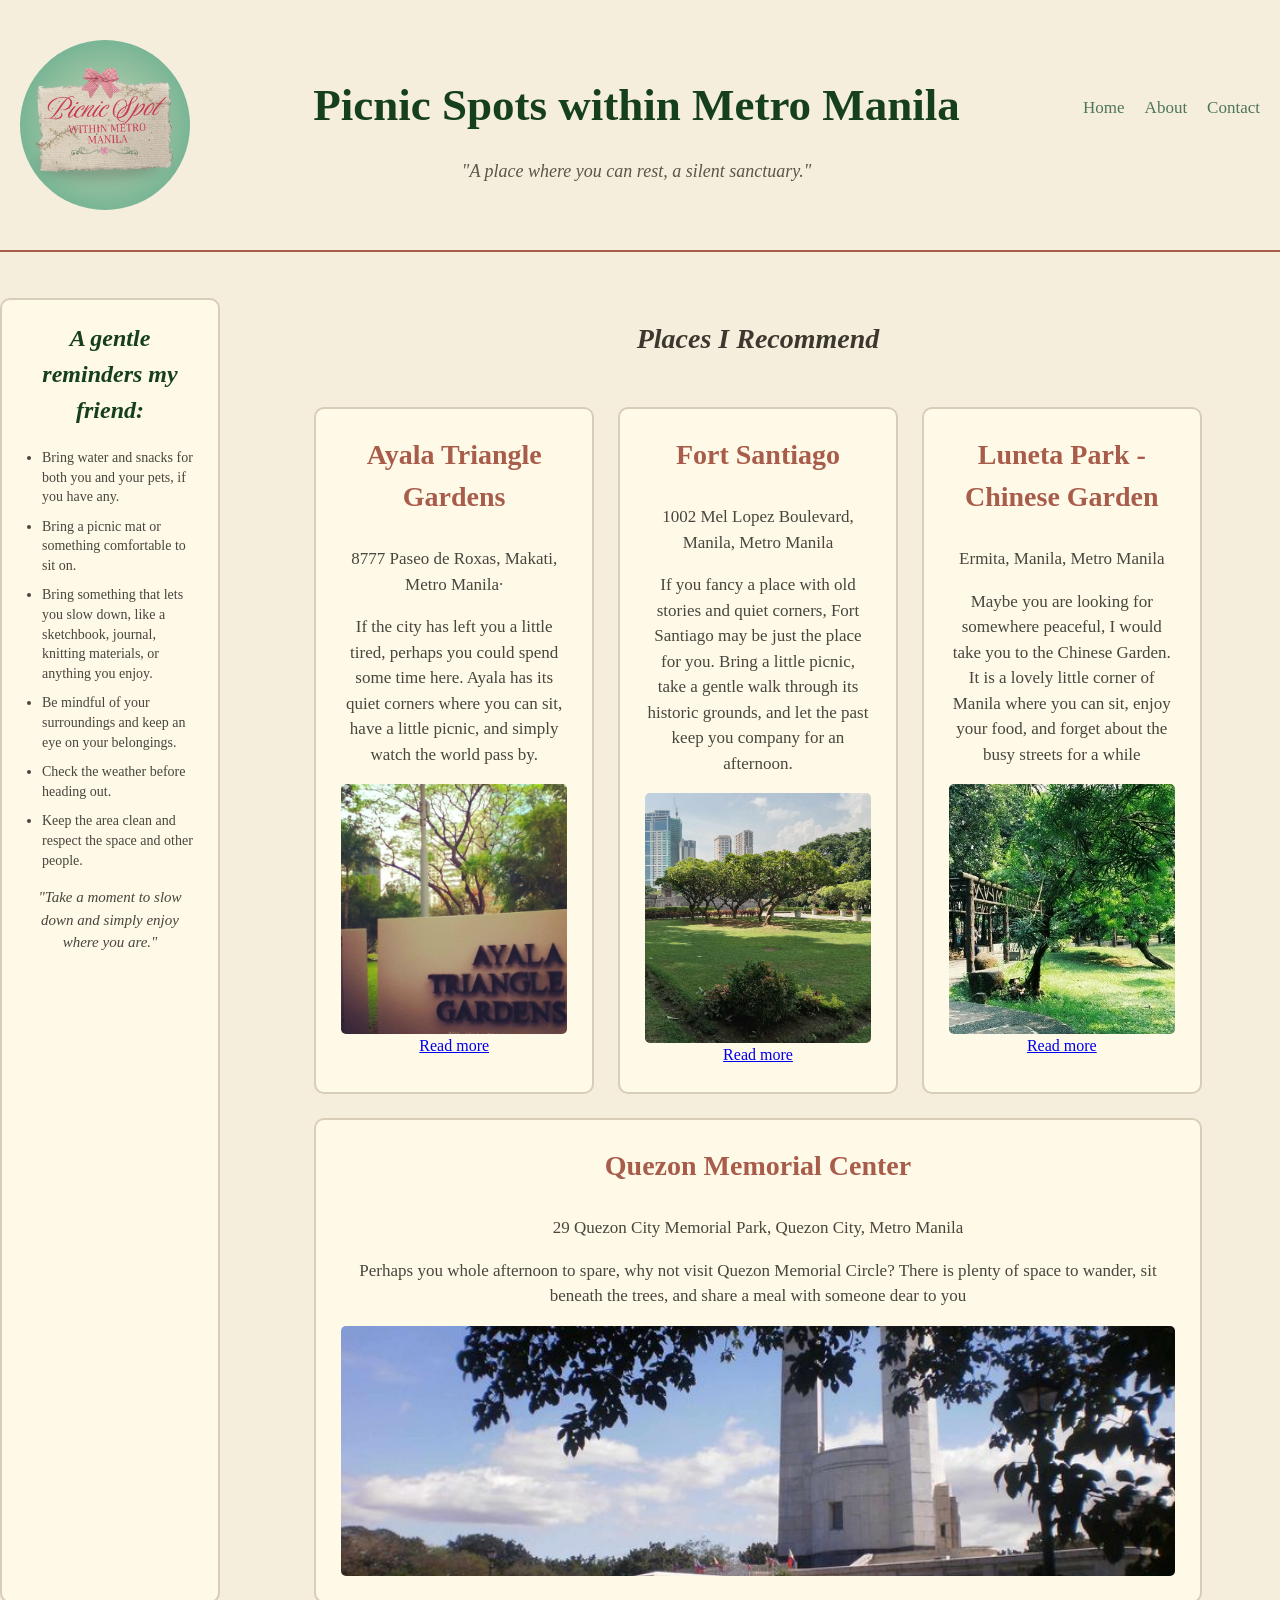
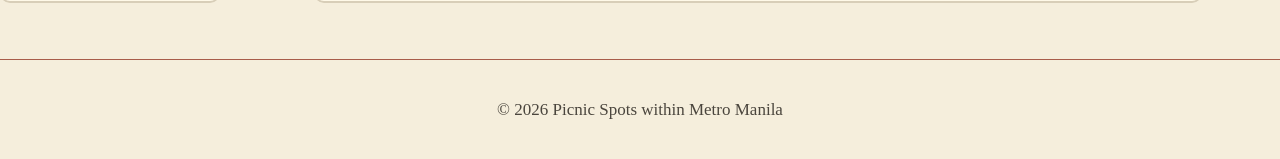
==== commit 55ae6b05: "Add starter home page" ====
--- a/index.html
+++ b/index.html
@@ -38,7 +38,7 @@
        <li>Check the weather before heading out.</li>
        <li>Keep the area clean and respect the space and other people.</li>
    </ul>
-    <p>Take a moment to slow down and simply enjoy where you are.</p>
+    <p>"Take a moment to slow down and simply enjoy where you are."</p>
 </aside>
 
 <main>
--- a/picnic.style.css
+++ b/picnic.style.css
@@ -212,7 +212,6 @@
 
 p {
     text-align: center;
-    font-style: italic;
     font-size: 17px;
     color: var(--paragraph-color);
 }
@@ -450,12 +449,12 @@
     .contact,
     .form,
     .suggestion-form {
-        width: 70%;
+        width: 65%;
     }
 
     .why,
     .what {
-        width: 70%;
+        width: 65%;
     }
 }
 
